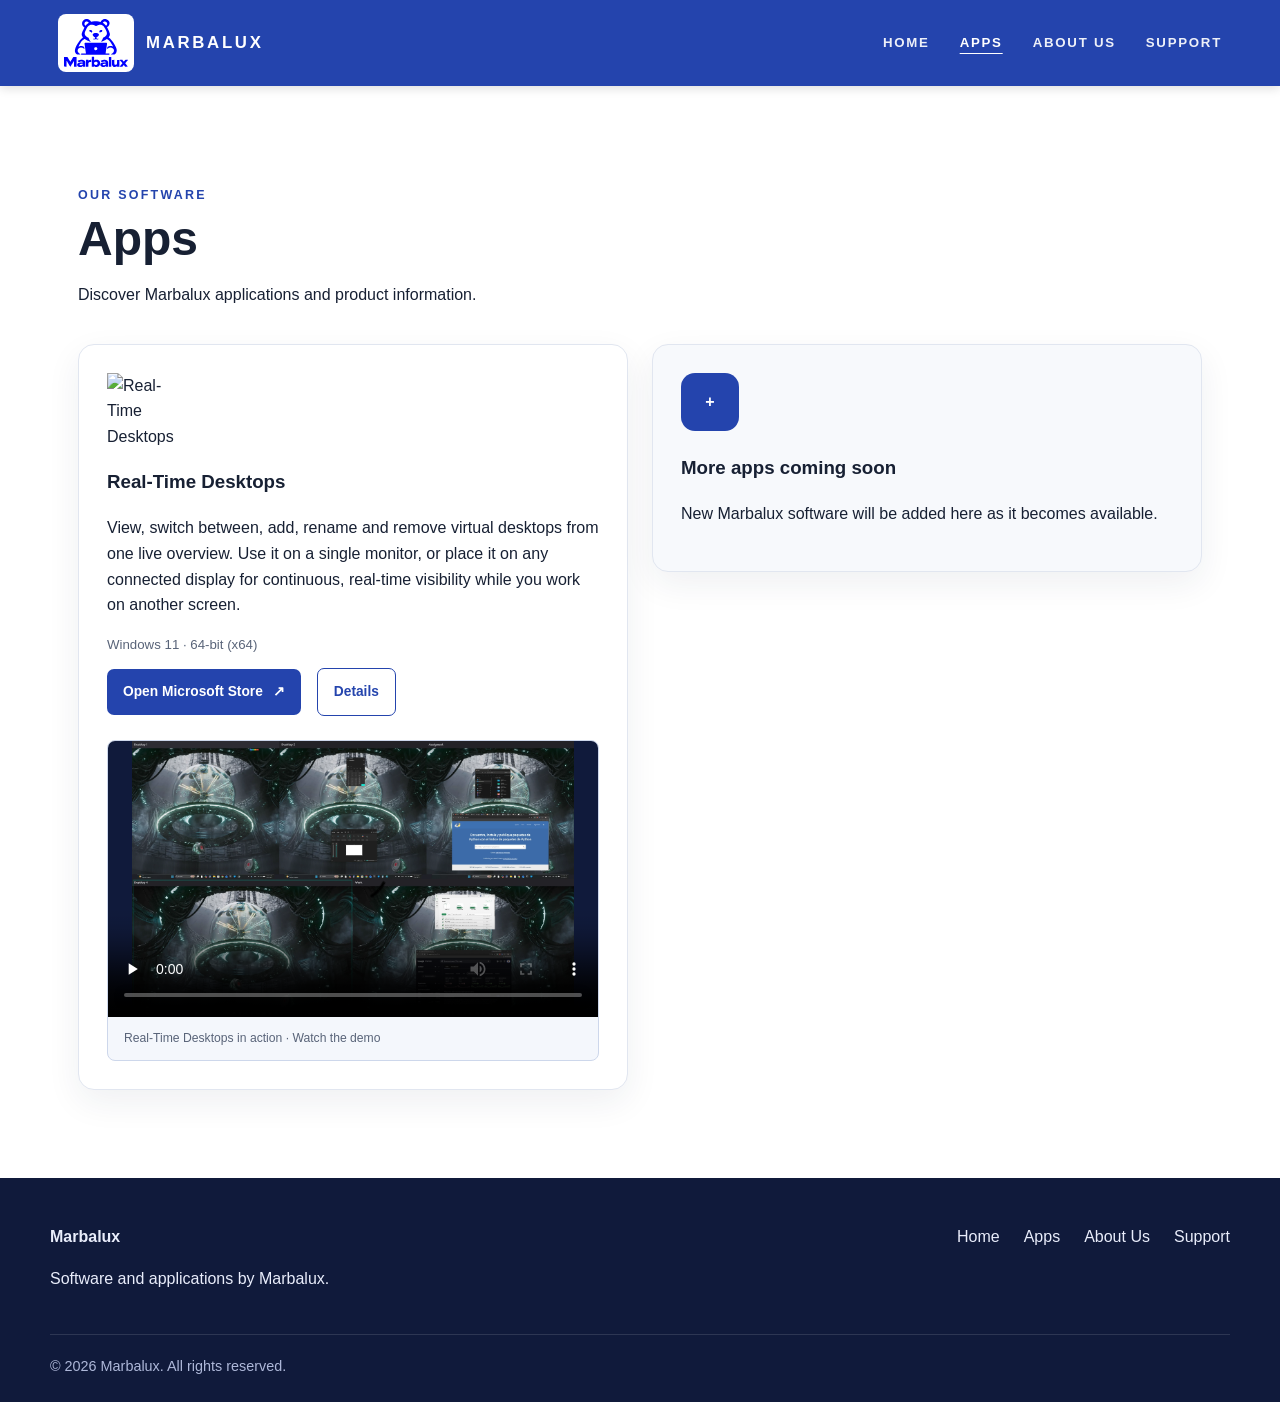
==== apps.html @ 1f3974f2 "Publish Marbalux website" ====
<!DOCTYPE html>
<html lang="en"><head><meta charset="UTF-8"><meta name="viewport" content="width=device-width, initial-scale=1">
<meta name="description" content="Explore Marbalux apps and watch the Real-Time Desktops demo. Open Details for features, screenshots and system requirements."><meta name="theme-color" content="#2444ad"><title>Apps | Marbalux</title>
<link rel="icon" href="assets/logo.svg" type="image/svg+xml"><link rel="stylesheet" href="styles.css?v=20261008"><link rel="stylesheet" href="product.css?v=20261008k"><script src="site.js?v=20261008e" defer></script></head>
<body><a class="skip-link" href="#main">Skip to content</a>
<header class="topbar"><div class="nav-wrap">
  <a class="brand" href="index.html" aria-label="Marbalux home"><img src="assets/logo.svg" alt="Marbalux logo" class="brand-logo" width="76" height="58"><span>MARBALUX</span></a>
  <nav class="nav-links" aria-label="Main navigation"><a href="index.html">HOME</a><a href="apps.html" aria-current="page">APPS</a><a href="about.html">ABOUT US</a><a href="support.html">SUPPORT</a></nav>
</div></header><main id="main">
<section class="section apps-catalog" id="apps">
  <div class="section-heading"><p class="section-kicker">OUR SOFTWARE</p><h1>Apps</h1><p>Discover Marbalux applications and product information.</p></div>
  <div class="cards">
    <article class="card"><img class="real-app-icon" src="assets/real-time-desktops-icon.png" alt="Real-Time Desktops app icon" width="72" height="72">
      <h3>Real-Time Desktops</h3><p>View, switch between, add, rename and remove virtual desktops from one live overview. Use it on a single monitor, or place it on any connected display for continuous, real-time visibility while you work on another screen.</p>
      <p class="app-platform">Windows 11 · 64-bit (x64)</p>
      <div class="app-links"><a href="ms-windows-store://pdp/?productid=9P2DCX4HZGBW" class="store-btn">Open Microsoft Store <span aria-hidden="true">↗</span></a>
      <button class="store-btn details-btn" type="button" data-app-details="real-time-desktops" aria-controls="real-time-desktops" aria-expanded="false">Details</button></div>
      <figure class="app-card-video"><video controls playsinline preload="none" poster="assets/desktops-overview.webp" aria-label="Real-Time Desktops demonstration video"><source src="assets/real-time-desktops-demo.mp4" type="video/mp4">Your browser does not support this video. <a href="assets/real-time-desktops-demo.mp4">Open the MP4 video</a>.</video><figcaption>Real-Time Desktops in action · Watch the demo</figcaption></figure>
    </article>
    <article class="card muted-card"><div class="app-icon" aria-hidden="true">+</div><h3>More apps coming soon</h3><p>New Marbalux software will be added here as it becomes available.</p></article>
  </div>
  <article class="product-details" hidden id="real-time-desktops" aria-labelledby="product-heading">
    <div class="product-heading"><div><p class="section-kicker">APP DETAILS</p><h3 id="product-heading" tabindex="-1">Explore Real-Time Desktops</h3><p>View and manage your Windows virtual desktops in one live overview. Switch workspaces with a click, add new desktops, rename them and remove those you no longer need. Use the app on a single monitor or keep the overview visible on any connected display for continuous, real-time monitoring.</p></div><div class="app-links"><a href="real-time-desktops-support.html" class="store-btn details-btn">Support</a><a href="real-time-desktops-privacy.html" class="store-btn details-btn">Privacy Policy</a></div></div>
    <div class="product-features">
      <section><h4>A visual overview</h4><p>Recognize your workspaces by their windows and click a desktop card to switch.</p></section>
      <section><h4>Manage your virtual desktops</h4><p>Add new virtual desktops, rename them to match your tasks and remove those you no longer need, directly from the overview.</p></section>
      <section><h4>A live view on any monitor</h4><p>Work with a single monitor, or choose any connected display with the monitor selector. In a multi-monitor setup, keep the live overview visible on a dedicated screen while you work on another.</p></section>
      <section><h4>Your shortcut, your settings</h4><p>Open the overview with the default Ctrl + Alt + D shortcut or the system tray icon. Choose a different shortcut and separate visible and hidden refresh intervals.</p></section>
      <section><h4>Customizable motion</h4><p>Choose 2D or 3D entrance animations, outside, spiral or flight paths. Adjust duration and frame count to suit your workflow.</p></section>
      <section><h4>A guide in your language</h4><p>Learn with a visual tutorial and hands-on exercises. The app supports English, Spanish, French, German, Italian and Portuguese.</p></section>
    </div>
<section aria-labelledby="screenshots-heading"><div class="media-heading"><p class="section-kicker">SCREENSHOTS</p><h4 id="screenshots-heading">Inside the app</h4><p>Select a screenshot to see the original image in detail.</p></div>
    <div class="gallery">
      <figure class="gallery-overview"><a class="screenshot-link" href="assets/desktops-overview.png" data-caption="Virtual desktop overview" aria-label="Enlarge the virtual desktop overview screenshot"><img src="assets/desktops-overview.webp" alt="Real-Time Desktops overview showing five virtual desktops, their windows and taskbars" width="2560" height="1598" loading="lazy"></a><figcaption><strong>Your workspaces at a glance</strong><span>Find a desktop and switch to it with a click.</span></figcaption></figure>
      <figure class="gallery-options"><a class="screenshot-link" href="assets/desktops-options.png" data-caption="Settings: language, refresh intervals, shortcut and animations" aria-label="Enlarge the settings screenshot"><img src="assets/desktops-options.webp" alt="Real-Time Desktops settings with language, refresh, shortcut and animation controls" width="1044" height="1238" loading="lazy"></a><figcaption><strong>Make it your own</strong><span>Customize the overview and how you open it.</span></figcaption></figure>
      <figure class="gallery-small"><a class="screenshot-link" href="assets/desktops-launcher.png" data-caption="Real-Time Desktops taskbar shortcut" aria-label="Enlarge the taskbar shortcut screenshot"><img src="assets/desktops-launcher.webp" alt="Real-Time Desktops app icon on the Windows taskbar" width="619" height="80" loading="lazy"></a><figcaption><strong>Within easy reach</strong><span>Open the overview from your taskbar shortcut.</span></figcaption></figure>
      <figure class="gallery-small"><a class="screenshot-link" href="assets/desktops-tray.png" data-caption="Real-Time Desktops system tray menu" aria-label="Enlarge the system tray menu screenshot"><img src="assets/desktops-tray.webp" alt="Real-Time Desktops system tray menu with overview, tutorial, settings, about and exit options" width="386" height="327" loading="lazy"></a><figcaption><strong>Available in the system tray</strong><span>Access settings, the tutorial and app information.</span></figcaption></figure>
    </div></section>
    <div class="product-notes"><p><strong>Requirements:</strong> Windows 11 x64 with virtual desktops and desktop composition enabled.</p><p><strong>Local previews:</strong> Desktop and taskbar captures stay in memory and are not sent by the app to a server. Minimized or protected windows may limit previews. Taskbar captures refresh when you visit a desktop and do not continuously reflect changes on unvisited desktops.</p><p><strong>Getting started:</strong> Open the app, follow the welcome guide, then press Ctrl + Alt + D to show the overview. Closing the overview keeps the app in the system tray; select Exit to close it completely.</p></div>
  <button class="store-btn details-btn" type="button" data-close-app-details="real-time-desktops">Back to apps</button>
  </article>
</section>
<dialog class="lightbox" aria-labelledby="lightbox-caption"><button type="button" class="lightbox-close" aria-label="Close screenshot">Close <span aria-hidden="true">×</span></button><img alt=""><p id="lightbox-caption"></p></dialog>
</main><footer><div class="footer-wrap"><div><strong>Marbalux</strong><p>Software and applications by Marbalux.</p></div><div class="footer-links"><a href="index.html">Home</a><a href="apps.html">Apps</a><a href="about.html">About Us</a><a href="support.html">Support</a></div></div><div class="copyright">© <span id="year">2026</span> Marbalux. All rights reserved.</div></footer></body></html>
---- styles.css ----
* {
  box-sizing: border-box;
}

html {
  scroll-behavior: smooth;
}

body {
  margin: 0;
  font-family: Inter, "Segoe UI", Arial, sans-serif;
  color: #172033;
  background: #ffffff;
  line-height: 1.6;
}

a {
  color: inherit;
}

.topbar {
  position: sticky;
  top: 0;
  z-index: 1000;
  background: #2444ad;
  color: white;
  box-shadow: 0 2px 10px rgba(0,0,0,.14);
}

.nav-wrap {
  max-width: 1220px;
  margin: 0 auto;
  min-height: 78px;
  padding: 0 28px;
  display: flex;
  align-items: center;
  justify-content: space-between;
  gap: 30px;
}

.brand {
  display: flex;
  align-items: center;
  gap: 12px;
  text-decoration: none;
  font-weight: 800;
  letter-spacing: .16em;
  font-size: 1.05rem;
}

.brand-logo {
  width: 44px;
  height: 44px;
  object-fit: contain;
  background: rgba(255,255,255,.10);
  border-radius: 10px;
  padding: 4px;
}

.nav-links {
  display: flex;
  gap: 30px;
  align-items: center;
}

.nav-links a {
  color: #fff;
  text-decoration: none;
  font-weight: 700;
  font-size: .83rem;
  letter-spacing: .13em;
  opacity: .92;
}

.nav-links a:hover {
  opacity: 1;
  text-decoration: underline;
  text-underline-offset: 6px;
}

.hero {
  min-height: 610px;
  position: relative;
  display: flex;
  align-items: center;
  overflow: hidden;
  background:
    radial-gradient(circle at 78% 28%, rgba(73,116,255,.44), transparent 36%),
    radial-gradient(circle at 25% 70%, rgba(59,210,196,.23), transparent 34%),
    linear-gradient(135deg, #101c48 0%, #2444ad 52%, #14245d 100%);
}

.hero::after {
  content: "";
  position: absolute;
  inset: 0;
  background-image:
    linear-gradient(rgba(255,255,255,.035) 1px, transparent 1px),
    linear-gradient(90deg, rgba(255,255,255,.035) 1px, transparent 1px);
  background-size: 44px 44px;
}

.hero-overlay {
  position: absolute;
  inset: 0;
  background: linear-gradient(90deg, rgba(8,16,45,.72), rgba(8,16,45,.20));
}

.hero-content {
  position: relative;
  z-index: 2;
  width: min(1120px, calc(100% - 48px));
  margin: 0 auto;
  color: white;
}

.eyebrow,
.section-kicker {
  font-size: .78rem;
  font-weight: 800;
  letter-spacing: .18em;
}

.eyebrow {
  color: #b9ccff;
}

.hero h1 {
  max-width: 820px;
  margin: 14px 0 18px;
  font-size: clamp(2.7rem, 6vw, 5.6rem);
  line-height: .98;
  letter-spacing: -.04em;
}

.hero-text {
  max-width: 680px;
  font-size: 1.15rem;
  color: #e6ecff;
}

.primary-btn,
.secondary-btn {
  display: inline-block;
  margin-top: 18px;
  padding: 13px 22px;
  border-radius: 8px;
  text-decoration: none;
  font-weight: 800;
}

.primary-btn {
  background: white;
  color: #2444ad;
}

.secondary-btn {
  border: 2px solid #2444ad;
  color: #2444ad;
}

.section {
  max-width: 1180px;
  margin: 0 auto;
  padding: 88px 28px;
}

.section-heading {
  max-width: 700px;
  margin-bottom: 36px;
}

.section-kicker {
  color: #2444ad;
  margin-bottom: 7px;
}

.section h2 {
  font-size: clamp(2rem, 4vw, 3rem);
  margin: 0 0 12px;
  line-height: 1.1;
}

.cards {
  display: grid;
  grid-template-columns: repeat(2, minmax(0, 1fr));
  gap: 24px;
}

.card {
  border: 1px solid #e1e6f0;
  border-radius: 16px;
  padding: 28px;
  background: #fff;
  box-shadow: 0 12px 34px rgba(24,38,75,.07);
}

.muted-card {
  background: #f7f9fc;
}

.app-icon {
  width: 58px;
  height: 58px;
  border-radius: 14px;
  background: #2444ad;
  color: white;
  display: grid;
  place-items: center;
  font-weight: 900;
  margin-bottom: 22px;
}

.text-link {
  color: #2444ad;
  font-weight: 800;
  text-decoration: none;
}

.alt-section {
  max-width: none;
  background: #f4f7fc;
}

.alt-section .two-column {
  max-width: 1180px;
  margin: 0 auto;
  padding: 0 28px;
}

.two-column {
  display: grid;
  grid-template-columns: 1.1fr .9fr;
  gap: 60px;
  align-items: center;
}

.contact-strip {
  display: flex;
  align-items: center;
  justify-content: space-between;
  gap: 30px;
}

.page-hero {
  padding: 110px 28px 70px;
  background: #f4f7fc;
}

.page-hero-inner,
.page-content {
  max-width: 960px;
  margin: 0 auto;
}

.page-content {
  padding: 60px 28px 90px;
}

.page-content h2 {
  margin-top: 36px;
}

footer {
  background: #101a3b;
  color: #e9edfb;
  padding: 46px 28px 24px;
}

.footer-wrap {
  max-width: 1180px;
  margin: 0 auto;
  display: flex;
  justify-content: space-between;
  gap: 30px;
}

.footer-links {
  display: flex;
  gap: 24px;
  flex-wrap: wrap;
}

.footer-links a {
  text-decoration: none;
}

.copyright {
  max-width: 1180px;
  margin: 26px auto 0;
  padding-top: 20px;
  border-top: 1px solid rgba(255,255,255,.12);
  font-size: .9rem;
  color: #aeb8d9;
}

@media (max-width: 760px) {
  .nav-wrap {
    min-height: auto;
    padding-top: 14px;
    padding-bottom: 14px;
    align-items: flex-start;
    flex-direction: column;
  }

  .nav-links {
    gap: 16px;
    flex-wrap: wrap;
  }

  .cards,
  .two-column {
    grid-template-columns: 1fr;
  }

  .contact-strip,
  .footer-wrap {
    flex-direction: column;
    align-items: flex-start;
  }

  .hero {
    min-height: 540px;
  }
}
---- product.css ----
/* Additions to the original Marbalux template. */
html{scroll-padding-top:120px}.brand-logo{width:76px;height:58px;background:white;padding:5px;border-radius:8px}.nav-wrap{min-height:86px}a:focus-visible,button:focus-visible,summary:focus-visible{outline:3px solid #00a894;outline-offset:5px}.skip-link{position:fixed;top:-100px;left:20px;z-index:2000;padding:12px 18px;background:white;color:#2444ad}.skip-link:focus{top:15px}.real-app-icon{width:72px;height:72px;object-fit:contain;display:block;margin-bottom:22px}.app-platform{font-size:.83rem;color:#596479}.app-links{display:flex;align-items:center;gap:16px;flex-wrap:wrap}.app-links .text-link{font-size:.85rem}.store-btn{display:inline-flex;align-items:center;justify-content:center;gap:10px;background:#2444ad;color:white;text-decoration:none;border-radius:7px;padding:12px 16px;font-weight:700;font-size:.86rem}.store-btn:hover{background:#173387}.app-details-link{display:inline-block;margin-top:20px;color:#2444ad;font-size:.84rem;text-underline-offset:4px}.product-details{margin-top:46px;padding-top:42px;border-top:1px solid #dfe5f0}.product-heading{display:flex;align-items:center;justify-content:space-between;gap:30px}.product-heading>div{max-width:700px}.product-heading h3{font-size:2rem;line-height:1.15;letter-spacing:-.025em;margin:10px 0 15px}.product-heading>div>p:last-child{color:#596479}.product-heading>.text-link{font-size:.88rem;white-space:nowrap}.product-features{display:grid;grid-template-columns:repeat(2,minmax(0,1fr));gap:20px 36px;margin:22px 0 40px}.product-features section{border-top:1px solid #dfe5f0;padding-top:20px}.product-details h4{font-size:1.15rem;line-height:1.3;margin:0 0 12px}.product-features p{color:#596479;font-size:.94rem}.product-video{display:grid;grid-template-columns:.7fr 1.3fr;gap:32px;align-items:center;padding:28px;background:#f4f7fc;border:1px solid #e1e6f0;border-radius:12px;margin-bottom:40px}.product-video h4{font-size:1.5rem}.product-video p{color:#596479;font-size:.94rem}.product-video figure{margin:0;border:1px solid #cdd7eb;border-radius:8px;overflow:hidden;background:white}.product-video video{display:block;width:100%;height:auto;aspect-ratio:16/9;background:#101a3b;object-fit:contain}.product-video figcaption{padding:12px 16px;font-size:.76rem;color:#596479}.media-heading{margin-bottom:24px}.media-heading h4{font-size:1.5rem}.media-heading>p:last-child{font-size:.9rem;color:#596479}.gallery{display:grid;grid-template-columns:1.5fr 1fr;gap:20px;align-items:start}.gallery figure{margin:0;border:1px solid #e1e6f0;border-radius:10px;overflow:hidden;background:#f4f7fc}.gallery a{display:block}.gallery img{display:block;width:100%;height:auto;max-width:100%}.gallery-options img{max-height:450px;width:auto;max-width:100%;margin:auto;padding:18px;object-fit:contain}.gallery-small a{height:170px;display:flex;align-items:center;justify-content:center;padding:18px}.gallery-small img{width:auto;max-height:134px;max-width:100%;object-fit:contain}.gallery figcaption{padding:16px 20px;border-top:1px solid #e1e6f0;background:white}.gallery figcaption strong,.gallery figcaption span{display:block}.gallery figcaption strong{font-size:.94rem}.gallery figcaption span{color:#596479;font-size:.8rem;margin-top:5px}.product-notes{margin-top:28px;font-size:.84rem;color:#596479}.product-notes p{margin:0 0 12px}.product-store{display:flex;align-items:center;justify-content:space-between;gap:20px;background:#f4f7fc;border:1px solid #e1e6f0;padding:25px;border-radius:10px;margin-top:30px}.product-store p{font-size:.8rem;color:#596479;margin:7px 0 0}.page-hero h1{font-size:clamp(2.5rem,5vw,4rem);margin:0 0 14px;line-height:1.1}.page-content a{color:#2444ad;text-underline-offset:4px}.page-content p,.page-content li{color:#49556c}.page-content li{margin-bottom:10px}.page-content details{border-bottom:1px solid #dfe5f0;padding:18px 0}.page-content summary{cursor:pointer;font-weight:600}.page-content details p{margin:14px 0 0}.page-content code{overflow-wrap:anywhere;font-size:.9em}.lightbox{width:min(1200px,94vw);max-height:94vh;padding:56px 20px 18px;border:1px solid #637296;border-radius:12px;background:#101c3b;color:white}.lightbox::backdrop{background:#061029dc}.lightbox img{display:block;max-width:100%;max-height:calc(90vh - 130px);width:auto;height:auto;margin:auto;object-fit:contain}.lightbox p{font-size:.88rem;margin:15px 0 0;text-align:center}.lightbox-close{position:absolute;right:14px;top:10px;padding:6px 12px;cursor:pointer;color:white;background:#293a61;border:1px solid #7484a6;border-radius:6px;font:inherit;font-size:.85rem}.lightbox-close span{font-size:1.2rem;margin-left:10px}
@media(max-width:900px){.nav-links{gap:20px}.product-video{grid-template-columns:1fr}.product-store{flex-direction:column;align-items:flex-start}.product-heading{align-items:flex-start;flex-direction:column;gap:8px}.gallery{grid-template-columns:1fr 1fr}}
@media(max-width:760px){html{scroll-padding-top:170px}.nav-wrap{gap:12px;padding-inline:20px}.nav-links{gap:14px}.nav-links a{font-size:.75rem;letter-spacing:.07em}.brand-logo{width:66px;height:50px}.hero-content{width:calc(100% - 40px);padding:45px 0}.hero h1{font-size:clamp(2.65rem,9vw,4rem)}.hero-text{font-size:1rem}.section{padding:55px 20px}.alt-section .two-column{padding:0}.product-details{padding-top:30px}.product-heading h3{font-size:1.65rem}.product-features{grid-template-columns:1fr;gap:12px}.product-video{padding:18px;gap:16px}.gallery{grid-template-columns:1fr}.gallery-options img{max-height:480px}.gallery-small a{height:155px}.product-store{padding:20px}.page-hero{padding:55px 20px 38px}.page-content{padding:35px 20px 55px}.page-content ol{padding-left:22px}.footer-links{gap:18px}}
@media(prefers-reduced-motion:reduce){html{scroll-behavior:auto}}

/* Product details are available only through the Apps page buttons. */
[hidden]{display:none!important}.details-btn{font-family:inherit;line-height:inherit;border:1px solid #2444ad;cursor:pointer;background:transparent;color:#2444ad}.details-btn:hover{background:#eaf0ff}.page-content a.store-btn{color:white}.product-details>[data-close-app-details]{margin-top:24px}.app-details-link{display:none}
.section-heading>h1{font-size:clamp(2rem,4vw,3rem);margin:0 0 12px;line-height:1.1}

.support-directory .card{max-width:600px}.support-directory .card h2{margin:0 0 14px}.product-heading>.app-links{flex-shrink:0}.app-page-links{margin:30px 0}.page-content a.details-btn{color:#2444ad}

.apps-catalog .cards{align-items:start}.app-card-video{margin:24px 0 0;border:1px solid #cdd7eb;border-radius:8px;overflow:hidden;background:#f4f7fc}.app-card-video video{display:block;width:100%;height:auto;aspect-ratio:16/9;background:#101a3b;object-fit:contain}.app-card-video figcaption{padding:12px 16px;color:#596479;font-size:.76rem}.support-intro{max-width:760px;margin-bottom:34px}.support-intro h2{margin:0 0 18px}

/* Home uses one shared midpoint for the blue copy area and artwork. */
#home .hero-content {
  display: grid;
  grid-template-columns: repeat(2, minmax(0, 1fr));
  gap: 48px;
  padding-block: 56px;
}
#home .hero-copy { min-width: 0; }
#home h1 {
  max-width: 100%;
  font-size: clamp(2.7rem, 4.6vw, 4.2rem);
  line-height: 1.04;
  text-wrap: balance;
  overflow-wrap: break-word;
}
#home .hero-text { max-width: 100%; }
#home::before {
  content: "";
  position: absolute;
  inset: 0 0 0 50%;
  background: url("assets/real-time-desktops-home.png") right center / cover no-repeat;
  mask-image: linear-gradient(90deg, transparent, #000 40%);
  -webkit-mask-image: linear-gradient(90deg, transparent, #000 40%);
  pointer-events: none;
}
#home .hero-overlay {
  z-index: 1;
  background: linear-gradient(90deg, rgba(8,16,45,.80) 0%, rgba(8,16,45,.63) 40%, rgba(8,16,45,.25) 70%, rgba(8,16,45,.08) 100%);
}
#home::after {
  z-index: 1;
  pointer-events: none;
  mask-image: linear-gradient(90deg, #000 20%, transparent 80%);
  -webkit-mask-image: linear-gradient(90deg, #000 20%, transparent 80%);
}
@media (max-width: 760px) {
  #home .hero-content {
    grid-template-columns: minmax(0, 1fr);
    gap: 0;
    padding-block: 45px 305px;
  }
  #home h1 { font-size: clamp(2.65rem, 9vw, 4rem); }
  #home::before {
    inset: auto 0 0;
    height: 260px;
    background-position: center 48%;
    mask-image: linear-gradient(180deg, transparent, #000 35%);
    -webkit-mask-image: linear-gradient(180deg, transparent, #000 35%);
  }
  #home .hero-overlay {
    background: linear-gradient(180deg, rgba(8,16,45,.70), rgba(8,16,45,.30));
  }
}

/* Screenshot frames preserve each image's proportions and align captions. */
.gallery {
  grid-template-columns: 1.35fr 1fr;
  align-items: stretch;
}
.gallery figure { display: grid; grid-template-rows: auto 1fr; }
.gallery a {
  height: clamp(270px, 30vw, 380px);
  display: flex;
  align-items: center;
  justify-content: center;
  padding: 16px;
}
.gallery img {
  width: auto;
  height: auto;
  max-width: 100%;
  max-height: 100%;
  padding: 0;
  object-fit: contain;
}
.gallery-small a { height: 200px; }
.gallery figcaption { padding: 16px 20px; }
@media (max-width: 900px) {
  .gallery { grid-template-columns: 1fr 1fr; }
}
@media (max-width: 760px) {
  .gallery { grid-template-columns: 1fr; }
  .gallery a { height: auto; aspect-ratio: 4 / 3; }
  .gallery-small a { aspect-ratio: 2 / 1; min-height: 150px; }
}

/* Brand purpose and About Us, within the original page structure. */
.nav-links a[aria-current="page"] { opacity: 1; text-decoration: underline; text-underline-offset: 6px; }
.home-purpose p { margin: 0 0 14px; }
.home-purpose .secondary-btn { margin-top: 8px; }
.about-intro { max-width: 760px; margin-bottom: 36px; }
.about-content h2 { margin: 0 0 18px; line-height: 1.2; }
.about-purpose { display: grid; grid-template-columns: repeat(2, minmax(0, 1fr)); gap: 24px; }
.about-purpose .card p:last-child { margin-bottom: 0; }
.about-values { margin-top: 48px; }
.values-grid { display: grid; grid-template-columns: repeat(2, minmax(0, 1fr)); gap: 24px 36px; }
.values-grid section { border-top: 1px solid #dfe5f0; padding-top: 20px; }
.values-grid h3 { margin: 0 0 10px; font-size: 1.15rem; }
.values-grid p { margin: 0; }
.about-next { margin-top: 36px; padding-top: 24px; border-top: 1px solid #dfe5f0; }
@media (max-width: 760px) {
  .nav-links { flex-wrap: wrap; row-gap: 10px; }
  .about-purpose, .values-grid { grid-template-columns: 1fr; }
  .about-values { margin-top: 36px; }
}

/* Support contact is reached through the app's Microsoft Store listing. */
.support-contact-section { margin-top: 36px; padding-top: 8px; border-top: 1px solid #dfe5f0; }
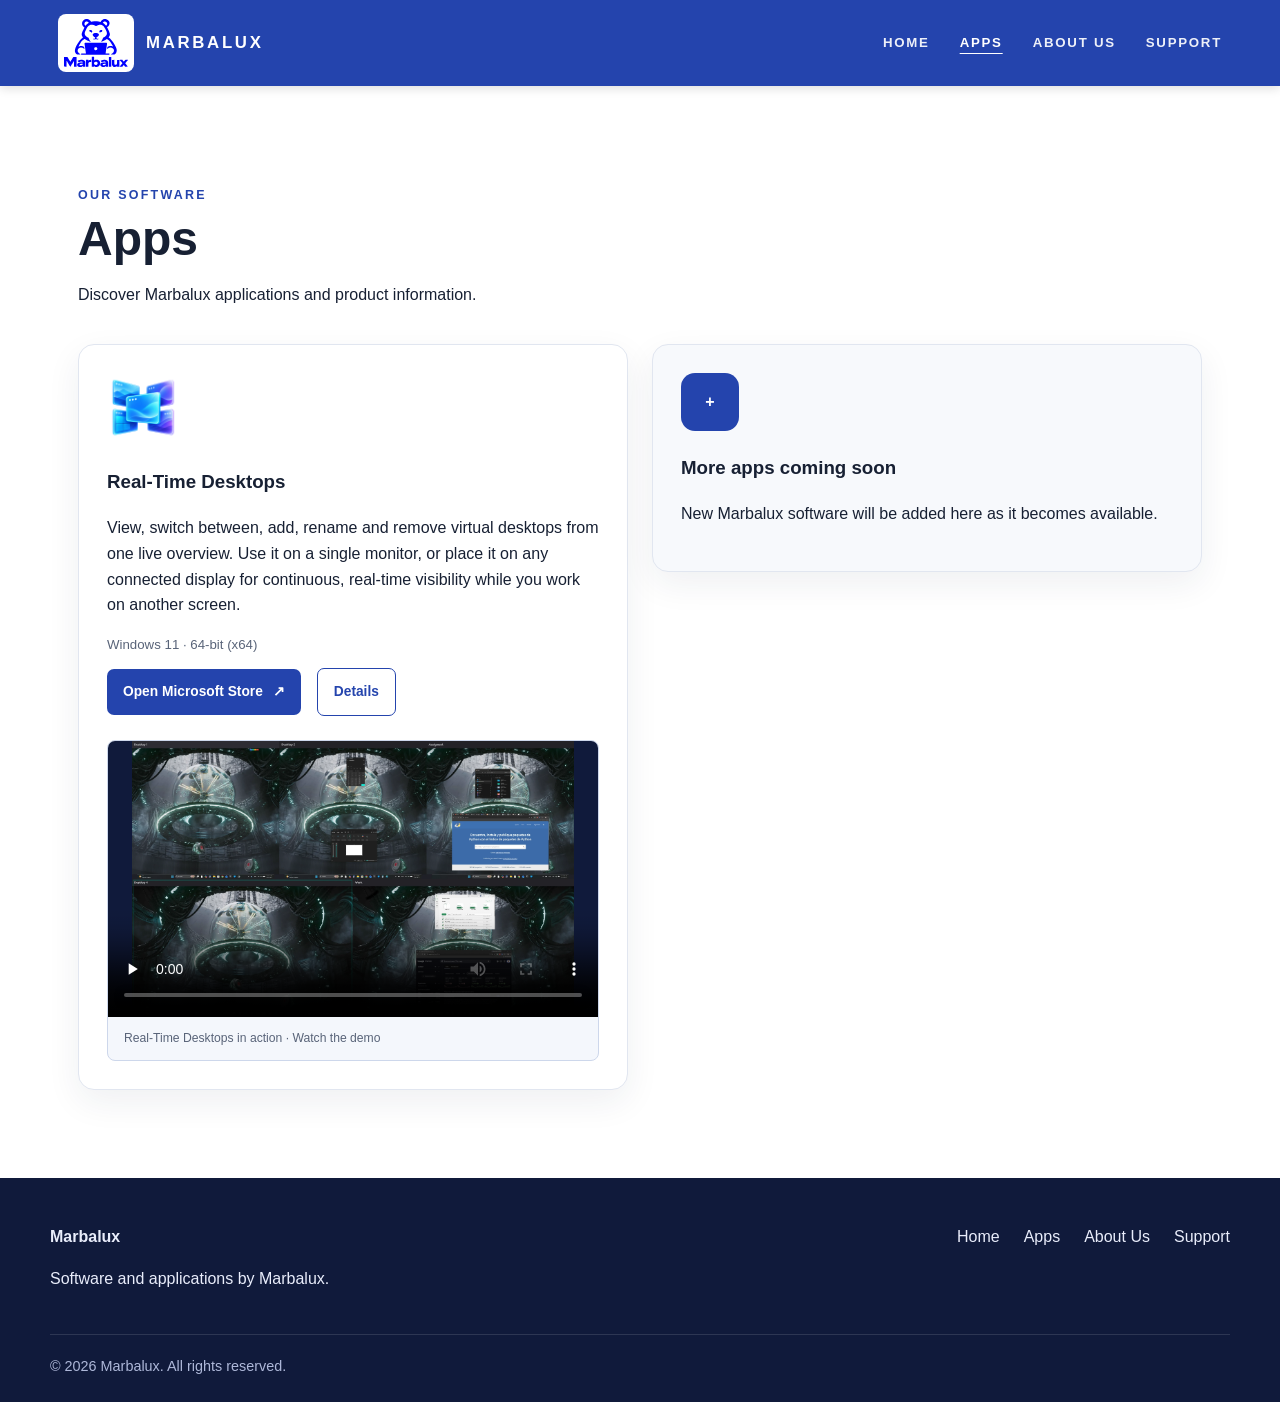
==== commit e096a835: "Add files via upload" ====
--- a/apps.html
+++ b/apps.html
@@ -13,7 +13,7 @@
     <article class="card"><img class="real-app-icon" src="assets/real-time-desktops-icon.png" alt="Real-Time Desktops app icon" width="72" height="72">
       <h3>Real-Time Desktops</h3><p>View, switch between, add, rename and remove virtual desktops from one live overview. Use it on a single monitor, or place it on any connected display for continuous, real-time visibility while you work on another screen.</p>
       <p class="app-platform">Windows 11 · 64-bit (x64)</p>
-      <div class="app-links"><a href="ms-windows-store://pdp/?productid=9P2DCX4HZGBW" class="store-btn">Open Microsoft Store <span aria-hidden="true">↗</span></a>
+      <div class="app-links"><a href="https://apps.microsoft.com/detail/9P2DCX4HZGBW" class="store-btn">Open Microsoft Store <span aria-hidden="true">↗</span></a>
       <button class="store-btn details-btn" type="button" data-app-details="real-time-desktops" aria-controls="real-time-desktops" aria-expanded="false">Details</button></div>
       <figure class="app-card-video"><video controls playsinline preload="none" poster="assets/desktops-overview.webp" aria-label="Real-Time Desktops demonstration video"><source src="assets/real-time-desktops-demo.mp4" type="video/mp4">Your browser does not support this video. <a href="assets/real-time-desktops-demo.mp4">Open the MP4 video</a>.</video><figcaption>Real-Time Desktops in action · Watch the demo</figcaption></figure>
     </article>
--- a/product.css
+++ b/product.css
@@ -120,3 +120,13 @@
 
 /* Support contact is reached through the app's Microsoft Store listing. */
 .support-contact-section { margin-top: 36px; padding-top: 8px; border-top: 1px solid #dfe5f0; }
+
+/* Compact Home links to the dedicated brand, app and support pages. */
+.section.home-link { padding-block: 32px; gap: 24px; }
+.home-link + .home-link { border-top: 1px solid #e1e6f0; }
+.home-link .section-kicker { margin-top: 0; }
+.home-link p:last-child { margin-bottom: 0; }
+.home-link .secondary-btn { margin-top: 0; flex-shrink: 0; }
+@media (max-width: 760px) {
+  .section.home-link { padding-block: 24px; gap: 16px; }
+}
